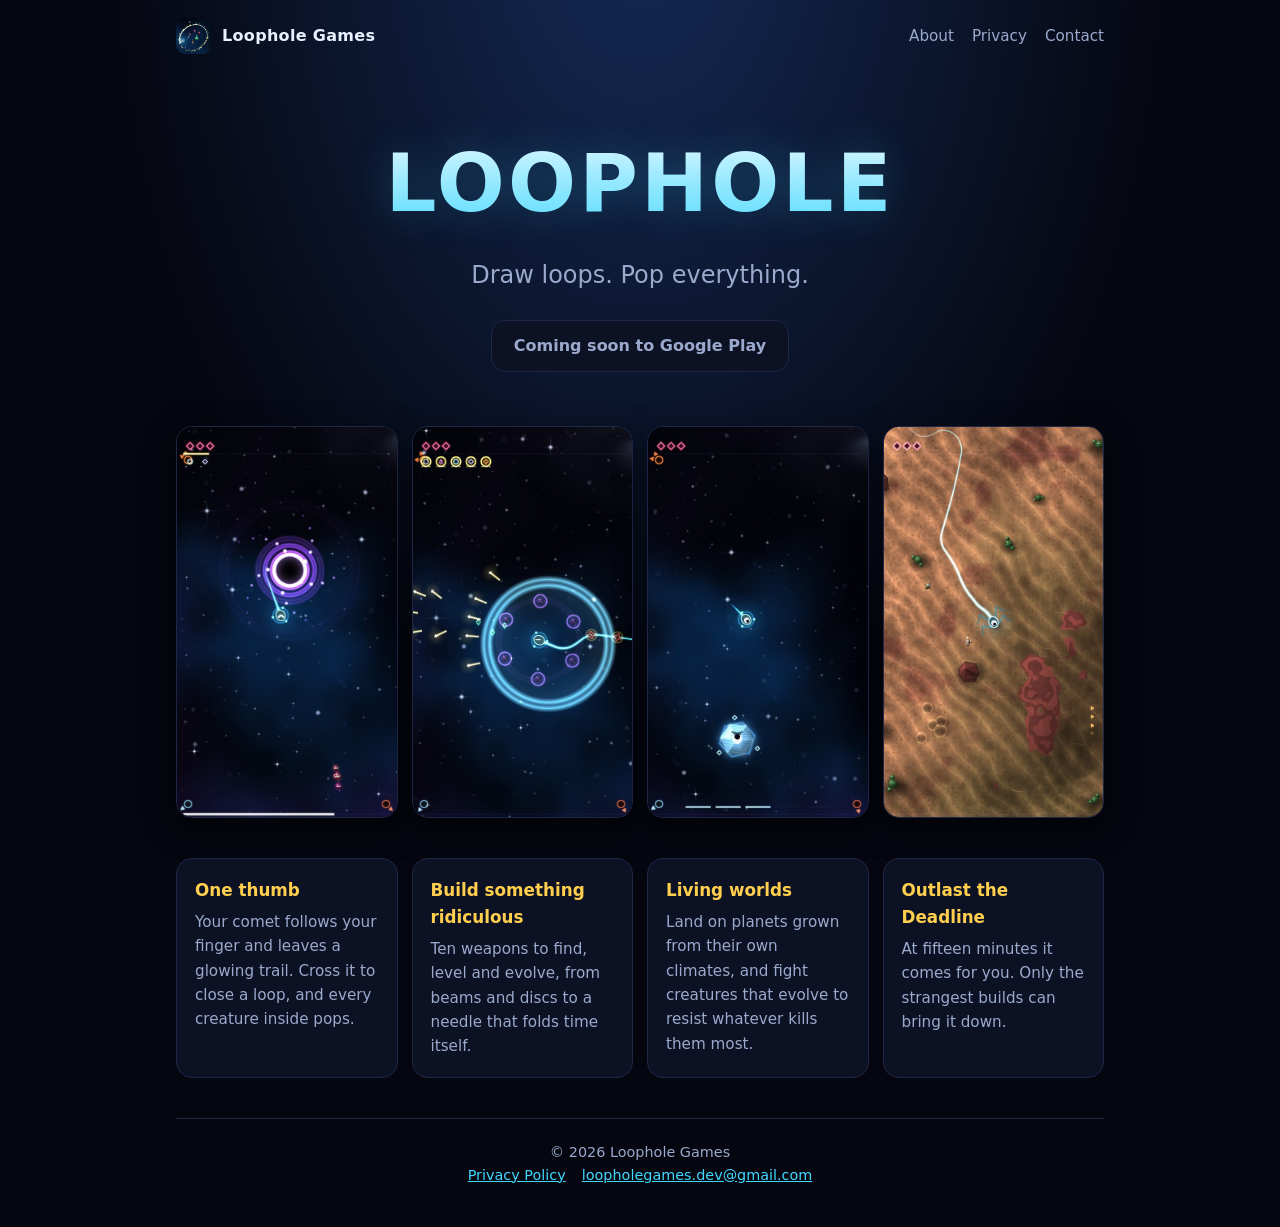
==== index.html @ 1d3faf2a "Loophole website: landing page, privacy policy, app-ads.txt" ====
<!doctype html>
<html lang="en">
<head>
<meta charset="utf-8">
<meta name="viewport" content="width=device-width, initial-scale=1">
<title>Loophole: Draw loops. Pop everything.</title>
<meta name="description" content="Loophole is a one-thumb space roguelite by Loophole Games. Cross your own trail to close a loop, and everything inside pops.">
<link rel="icon" href="img/icon.png">
<link rel="stylesheet" href="style.css">
</head>
<body>
<div class="wrap">
  <header class="top">
    <a class="brand" href="./"><img src="img/icon.png" alt="">Loophole Games</a>
    <nav><a href="#about">About</a><a href="privacy.html">Privacy</a><a href="mailto:loopholegames.dev@gmail.com">Contact</a></nav>
  </header>

  <section class="hero">
    <h1>LOOPHOLE</h1>
    <p class="tag">Draw loops. Pop everything.</p>
    <span class="badge soon">Coming soon to Google Play</span>
  </section>

  <section class="shots" aria-label="Screenshots">
    <img src="img/loop.jpg" alt="A loop closing around a swarm and tearing a hole in space">
    <img src="img/weapons.jpg" alt="Evolved weapons clearing a crowd">
    <img src="img/boss.jpg" alt="A boss fight">
    <img src="img/planet.jpg" alt="Landed on an alien world">
  </section>

  <section id="about" class="features">
    <div class="card"><h3>One thumb</h3><p>Your comet follows your finger and leaves a glowing trail. Cross it to close a loop, and every creature inside pops.</p></div>
    <div class="card"><h3>Build something ridiculous</h3><p>Ten weapons to find, level and evolve, from beams and discs to a needle that folds time itself.</p></div>
    <div class="card"><h3>Living worlds</h3><p>Land on planets grown from their own climates, and fight creatures that evolve to resist whatever kills them most.</p></div>
    <div class="card"><h3>Outlast the Deadline</h3><p>At fifteen minutes it comes for you. Only the strangest builds can bring it down.</p></div>
  </section>

  <footer>
    <div>&copy; 2026 Loophole Games</div>
    <div><a href="privacy.html">Privacy Policy</a><a href="mailto:loopholegames.dev@gmail.com">loopholegames.dev@gmail.com</a></div>
  </footer>
</div>
</body>
</html>
---- style.css ----
:root {
  --bg: #05060f;
  --panel: #0d1124;
  --ink: #e8f1ff;
  --soft: #9aa9cc;
  --cyan: #40d8ff;
  --violet: #9d5cff;
  --gold: #ffcf4d;
  --edge: #1f2747;
}
* { box-sizing: border-box; }
html, body { margin: 0; background: var(--bg); color: var(--ink); font-family: system-ui, -apple-system, "Segoe UI", Roboto, sans-serif; line-height: 1.6; }
body { background: radial-gradient(ellipse at 50% -10%, #142a55 0%, var(--bg) 60%) fixed; }
a { color: var(--cyan); }
.wrap { max-width: 960px; margin: 0 auto; padding: 0 16px; }
header.top { display: flex; align-items: center; justify-content: space-between; padding: 18px 0; }
header.top .brand { display: flex; align-items: center; gap: 10px; color: var(--ink); text-decoration: none; font-weight: 700; letter-spacing: .02em; }
header.top .brand img { width: 36px; height: 36px; border-radius: 9px; }
header.top nav a { color: var(--soft); text-decoration: none; margin-left: 18px; font-size: .95rem; }
header.top nav a:hover { color: var(--ink); }
.hero { text-align: center; padding: 48px 0 24px; }
.hero h1 { font-size: clamp(2.6rem, 9vw, 5rem); margin: 0; letter-spacing: .04em; background: linear-gradient(180deg, #ffffff 0%, var(--cyan) 100%); -webkit-background-clip: text; background-clip: text; color: transparent; text-shadow: 0 0 40px rgba(64, 216, 255, .25); }
.hero .tag { font-size: clamp(1.1rem, 3.5vw, 1.5rem); color: var(--soft); margin: 8px 0 26px; }
.badge { display: inline-block; padding: 12px 22px; border-radius: 14px; background: linear-gradient(180deg, #2a7fd6, #1b5fae); color: #fff; font-weight: 700; text-decoration: none; box-shadow: 0 8px 24px rgba(30, 110, 220, .35); }
.badge.soon { background: var(--panel); border: 1px solid var(--edge); color: var(--soft); box-shadow: none; }
.shots { display: grid; grid-template-columns: repeat(4, 1fr); gap: 14px; padding: 30px 0; }
.shots img { width: 100%; border-radius: 16px; border: 1px solid var(--edge); box-shadow: 0 10px 30px rgba(0, 0, 0, .5); }
@media (max-width: 720px) { .shots { grid-template-columns: repeat(2, 1fr); } header.top nav a { margin-left: 12px; } }
.features { display: grid; grid-template-columns: repeat(auto-fit, minmax(220px, 1fr)); gap: 14px; padding: 10px 0 40px; }
.card { background: var(--panel); border: 1px solid var(--edge); border-radius: 16px; padding: 18px; }
.card h3 { margin: 0 0 6px; color: var(--gold); font-size: 1.05rem; }
.card p { margin: 0; color: var(--soft); font-size: .95rem; }
footer { border-top: 1px solid var(--edge); padding: 22px 0 40px; color: var(--soft); font-size: .9rem; text-align: center; }
footer a { margin: 0 8px; }
.doc { background: var(--panel); border: 1px solid var(--edge); border-radius: 18px; padding: 26px 28px; margin: 20px 0 40px; }
.doc h1 { margin-top: 0; }
.doc h2 { color: var(--cyan); font-size: 1.15rem; margin-top: 28px; }
.doc p, .doc li { color: #cdd7ee; }
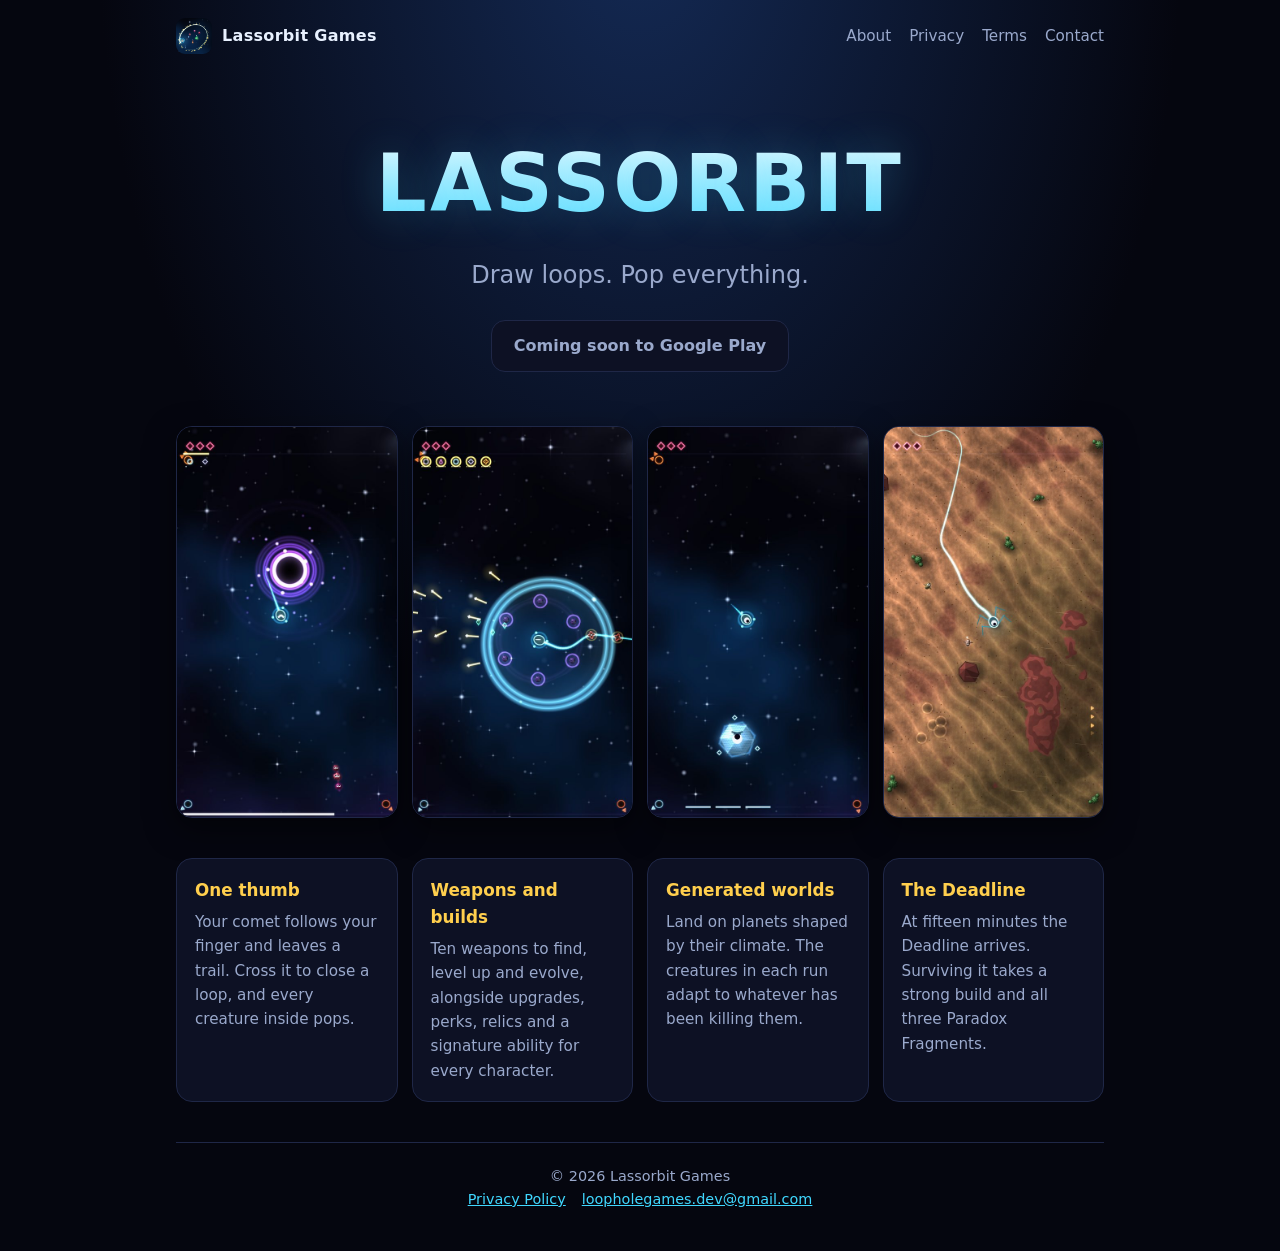
==== commit d8836b9d: "Lassorbit: renamed site, privacy policy and terms for online play, chat, Glimmer and the Orbit Pass" ====
--- a/index.html
+++ b/index.html
@@ -3,20 +3,20 @@
 <head>
 <meta charset="utf-8">
 <meta name="viewport" content="width=device-width, initial-scale=1">
-<title>Loophole: Draw loops. Pop everything.</title>
-<meta name="description" content="Loophole is a one-thumb space roguelite by Loophole Games. Cross your own trail to close a loop, and everything inside pops.">
+<title>Lassorbit: Draw loops. Pop everything.</title>
+<meta name="description" content="Lassorbit is a one-thumb space roguelite by Lassorbit Games. Cross your own trail to close a loop, and everything inside pops.">
 <link rel="icon" href="img/icon.png">
 <link rel="stylesheet" href="style.css">
 </head>
 <body>
 <div class="wrap">
   <header class="top">
-    <a class="brand" href="./"><img src="img/icon.png" alt="">Loophole Games</a>
-    <nav><a href="#about">About</a><a href="privacy.html">Privacy</a><a href="mailto:loopholegames.dev@gmail.com">Contact</a></nav>
+    <a class="brand" href="./"><img src="img/icon.png" alt="">Lassorbit Games</a>
+    <nav><a href="#about">About</a><a href="privacy.html">Privacy</a><a href="terms.html">Terms</a><a href="mailto:loopholegames.dev@gmail.com">Contact</a></nav>
   </header>
 
   <section class="hero">
-    <h1>LOOPHOLE</h1>
+    <h1>LASSORBIT</h1>
     <p class="tag">Draw loops. Pop everything.</p>
     <span class="badge soon">Coming soon to Google Play</span>
   </section>
@@ -29,14 +29,14 @@
   </section>
 
   <section id="about" class="features">
-    <div class="card"><h3>One thumb</h3><p>Your comet follows your finger and leaves a glowing trail. Cross it to close a loop, and every creature inside pops.</p></div>
-    <div class="card"><h3>Build something ridiculous</h3><p>Ten weapons to find, level and evolve, from beams and discs to a needle that folds time itself.</p></div>
-    <div class="card"><h3>Living worlds</h3><p>Land on planets grown from their own climates, and fight creatures that evolve to resist whatever kills them most.</p></div>
-    <div class="card"><h3>Outlast the Deadline</h3><p>At fifteen minutes it comes for you. Only the strangest builds can bring it down.</p></div>
+    <div class="card"><h3>One thumb</h3><p>Your comet follows your finger and leaves a trail. Cross it to close a loop, and every creature inside pops.</p></div>
+    <div class="card"><h3>Weapons and builds</h3><p>Ten weapons to find, level up and evolve, alongside upgrades, perks, relics and a signature ability for every character.</p></div>
+    <div class="card"><h3>Generated worlds</h3><p>Land on planets shaped by their climate. The creatures in each run adapt to whatever has been killing them.</p></div>
+    <div class="card"><h3>The Deadline</h3><p>At fifteen minutes the Deadline arrives. Surviving it takes a strong build and all three Paradox Fragments.</p></div>
   </section>
 
   <footer>
-    <div>&copy; 2026 Loophole Games</div>
+    <div>&copy; 2026 Lassorbit Games</div>
     <div><a href="privacy.html">Privacy Policy</a><a href="mailto:loopholegames.dev@gmail.com">loopholegames.dev@gmail.com</a></div>
   </footer>
 </div>
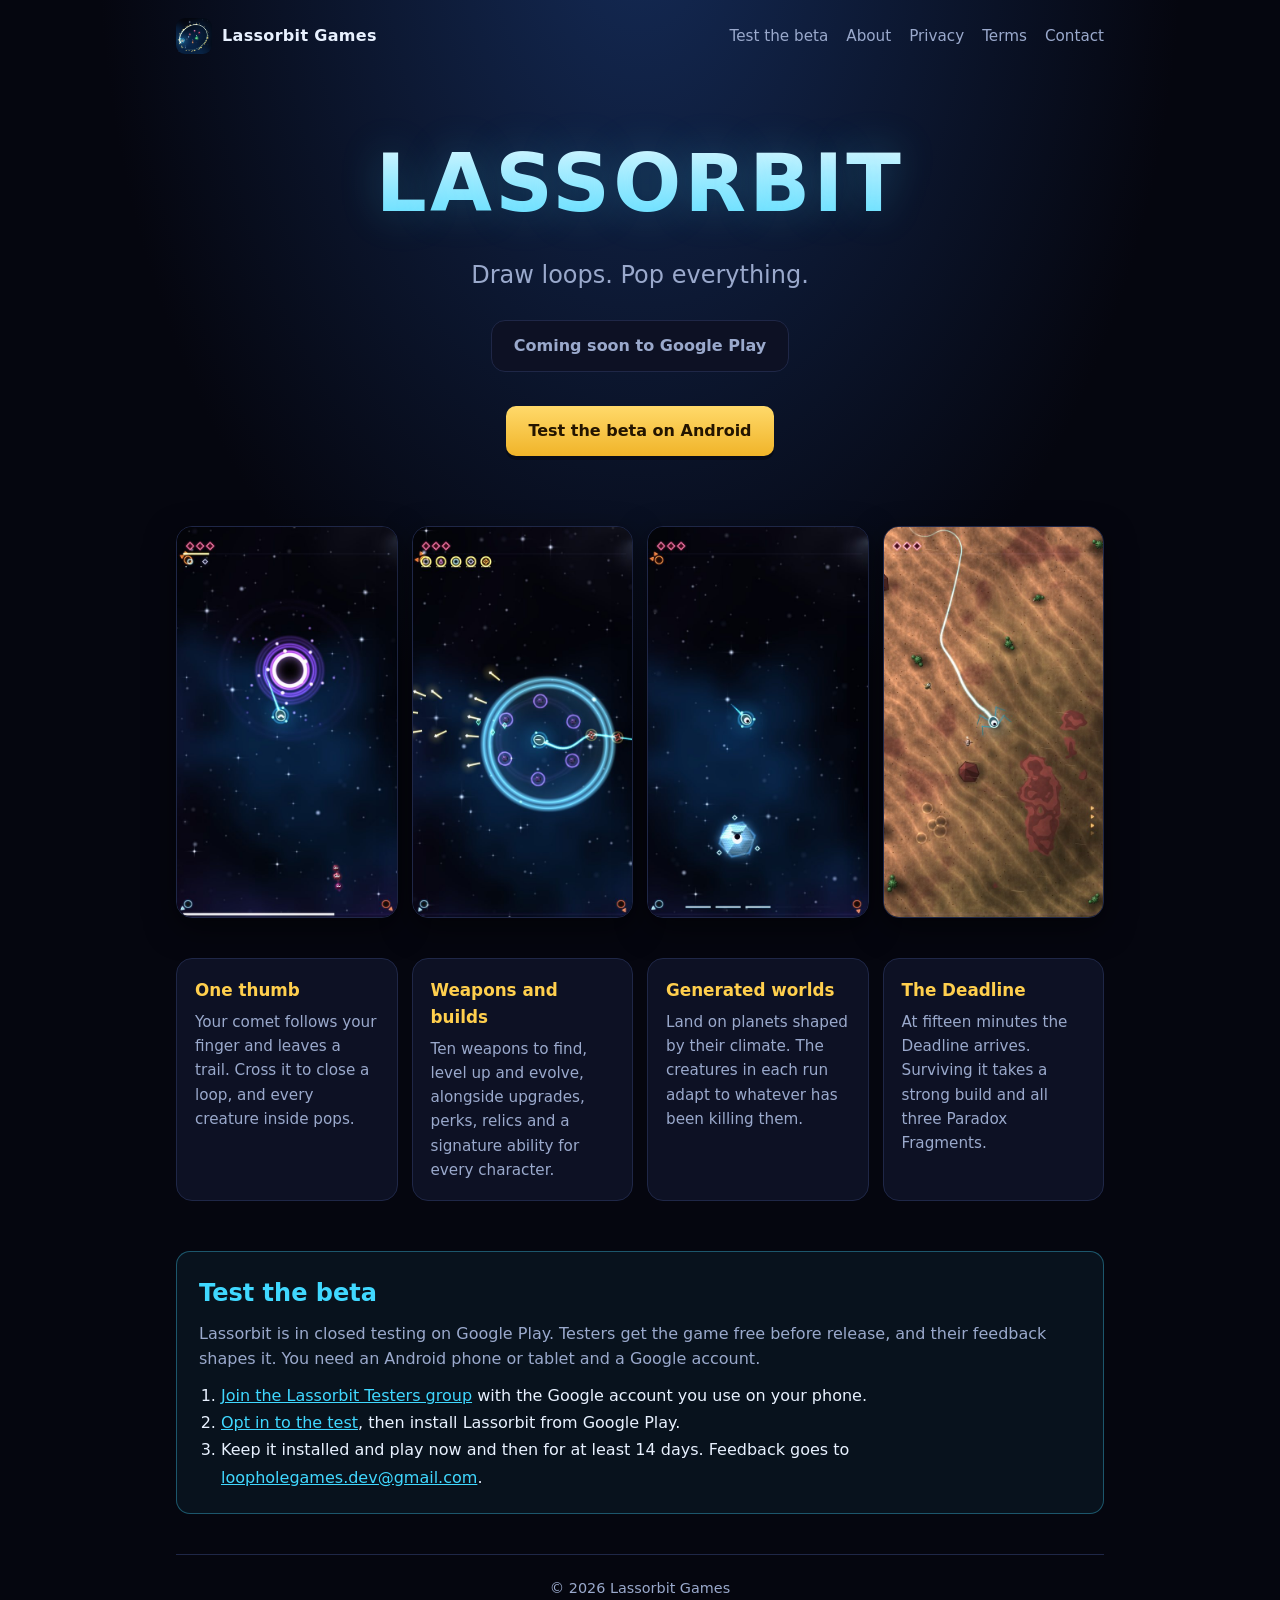
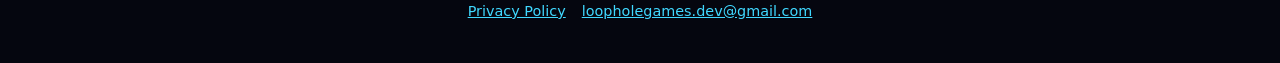
==== commit 01617fc2: "Add a Test the beta section with the tester group and opt-in links" ====
--- a/index.html
+++ b/index.html
@@ -12,13 +12,14 @@
 <div class="wrap">
   <header class="top">
     <a class="brand" href="./"><img src="img/icon.png" alt="">Lassorbit Games</a>
-    <nav><a href="#about">About</a><a href="privacy.html">Privacy</a><a href="terms.html">Terms</a><a href="mailto:loopholegames.dev@gmail.com">Contact</a></nav>
+    <nav><a href="#beta">Test the beta</a><a href="#about">About</a><a href="privacy.html">Privacy</a><a href="terms.html">Terms</a><a href="mailto:loopholegames.dev@gmail.com">Contact</a></nav>
   </header>
 
   <section class="hero">
     <h1>LASSORBIT</h1>
     <p class="tag">Draw loops. Pop everything.</p>
     <span class="badge soon">Coming soon to Google Play</span>
+    <p><a class="cta" href="#beta">Test the beta on Android</a></p>
   </section>
 
   <section class="shots" aria-label="Screenshots">
@@ -35,6 +36,16 @@
     <div class="card"><h3>The Deadline</h3><p>At fifteen minutes the Deadline arrives. Surviving it takes a strong build and all three Paradox Fragments.</p></div>
   </section>
 
+  <section id="beta" class="beta">
+    <h2>Test the beta</h2>
+    <p>Lassorbit is in closed testing on Google Play. Testers get the game free before release, and their feedback shapes it. You need an Android phone or tablet and a Google account.</p>
+    <ol>
+      <li><a href="https://groups.google.com/g/lassorbit-testers">Join the Lassorbit Testers group</a> with the Google account you use on your phone.</li>
+      <li><a href="https://play.google.com/apps/testing/com.lassorbitgames.lassorbit">Opt in to the test</a>, then install Lassorbit from Google Play.</li>
+      <li>Keep it installed and play now and then for at least 14 days. Feedback goes to <a href="mailto:loopholegames.dev@gmail.com">loopholegames.dev@gmail.com</a>.</li>
+    </ol>
+  </section>
+
   <footer>
     <div>&copy; 2026 Lassorbit Games</div>
     <div><a href="privacy.html">Privacy Policy</a><a href="mailto:loopholegames.dev@gmail.com">loopholegames.dev@gmail.com</a></div>
--- a/style.css
+++ b/style.css
@@ -36,3 +36,11 @@
 .doc h1 { margin-top: 0; }
 .doc h2 { color: var(--cyan); font-size: 1.15rem; margin-top: 28px; }
 .doc p, .doc li { color: #cdd7ee; }
+
+.cta { display: inline-block; margin-top: 18px; padding: 12px 22px; border-radius: 10px; background: linear-gradient(180deg, #ffd96a, #f0b429); color: #241500; font-weight: 700; text-decoration: none; box-shadow: 0 4px 0 rgba(0,0,0,.35); }
+.cta:hover { filter: brightness(1.08); }
+.beta { margin: 10px 0 40px; padding: 22px 22px 14px; border-radius: 14px; background: rgba(64, 216, 255, .06); border: 1px solid rgba(64, 216, 255, .35); }
+.beta h2 { margin: 0 0 8px; color: var(--cyan); }
+.beta p { color: var(--soft); margin: 0 0 10px; }
+.beta ol { margin: 0 0 8px; padding-left: 22px; line-height: 1.7; }
+.beta a { color: var(--cyan); }
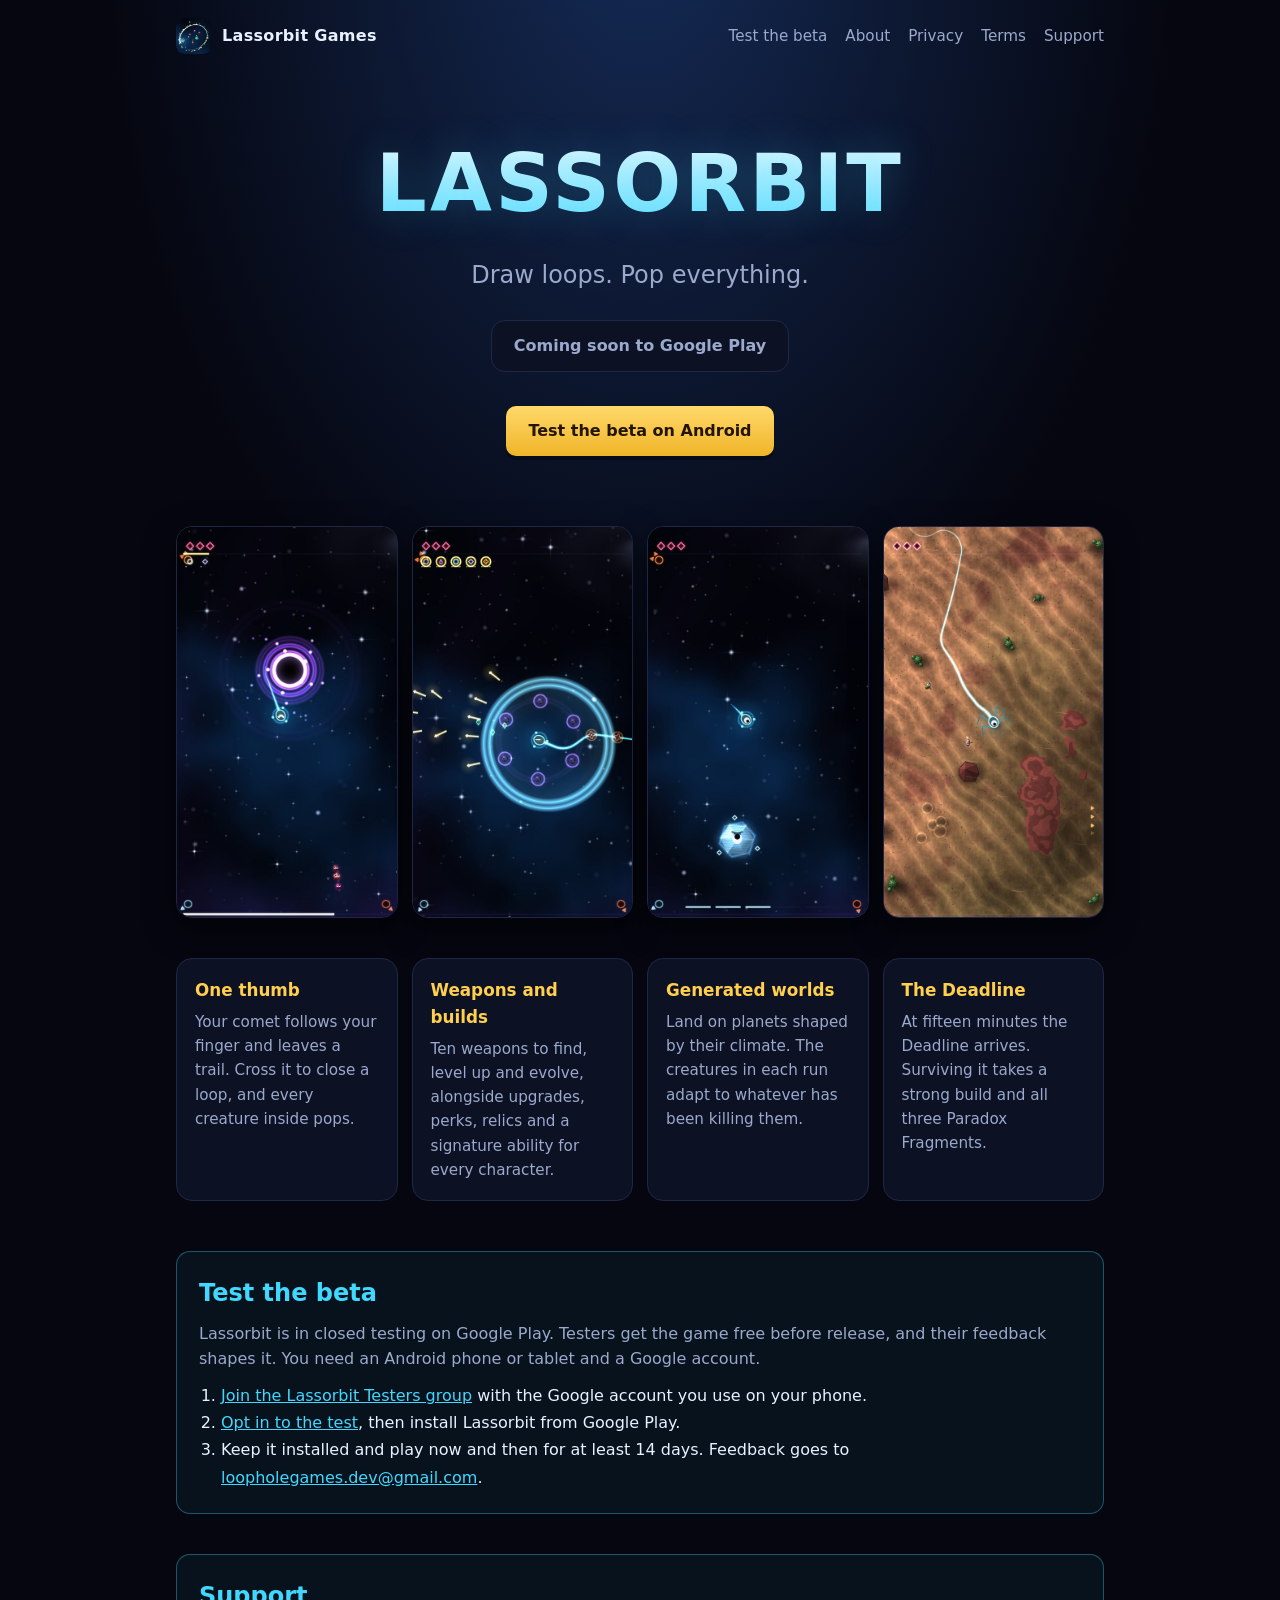
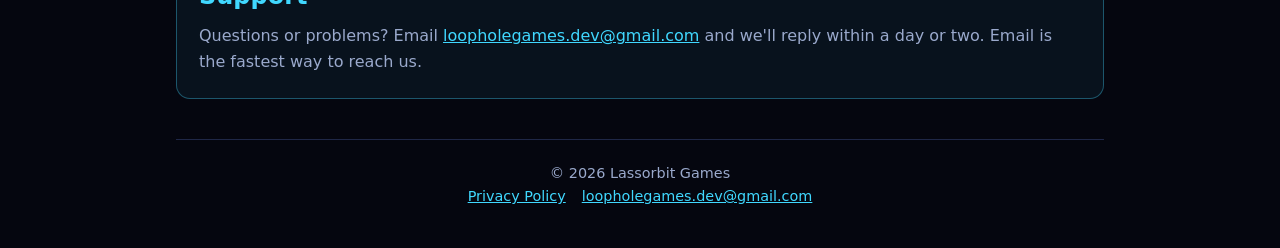
==== commit 2aec4d4e: "Support section: email for questions and problems Co-Authored-By: Claude Opus 5.5 <noreply@anthropic" ====
--- a/index.html
+++ b/index.html
@@ -12,7 +12,7 @@
 <div class="wrap">
   <header class="top">
     <a class="brand" href="./"><img src="img/icon.png" alt="">Lassorbit Games</a>
-    <nav><a href="#beta">Test the beta</a><a href="#about">About</a><a href="privacy.html">Privacy</a><a href="terms.html">Terms</a><a href="mailto:loopholegames.dev@gmail.com">Contact</a></nav>
+    <nav><a href="#beta">Test the beta</a><a href="#about">About</a><a href="privacy.html">Privacy</a><a href="terms.html">Terms</a><a href="#support">Support</a></nav>
   </header>
 
   <section class="hero">
@@ -46,6 +46,11 @@
     </ol>
   </section>
 
+  <section id="support" class="beta">
+    <h2>Support</h2>
+    <p>Questions or problems? Email <a href="mailto:loopholegames.dev@gmail.com">loopholegames.dev@gmail.com</a> and we'll reply within a day or two. Email is the fastest way to reach us.</p>
+  </section>
+
   <footer>
     <div>&copy; 2026 Lassorbit Games</div>
     <div><a href="privacy.html">Privacy Policy</a><a href="mailto:loopholegames.dev@gmail.com">loopholegames.dev@gmail.com</a></div>
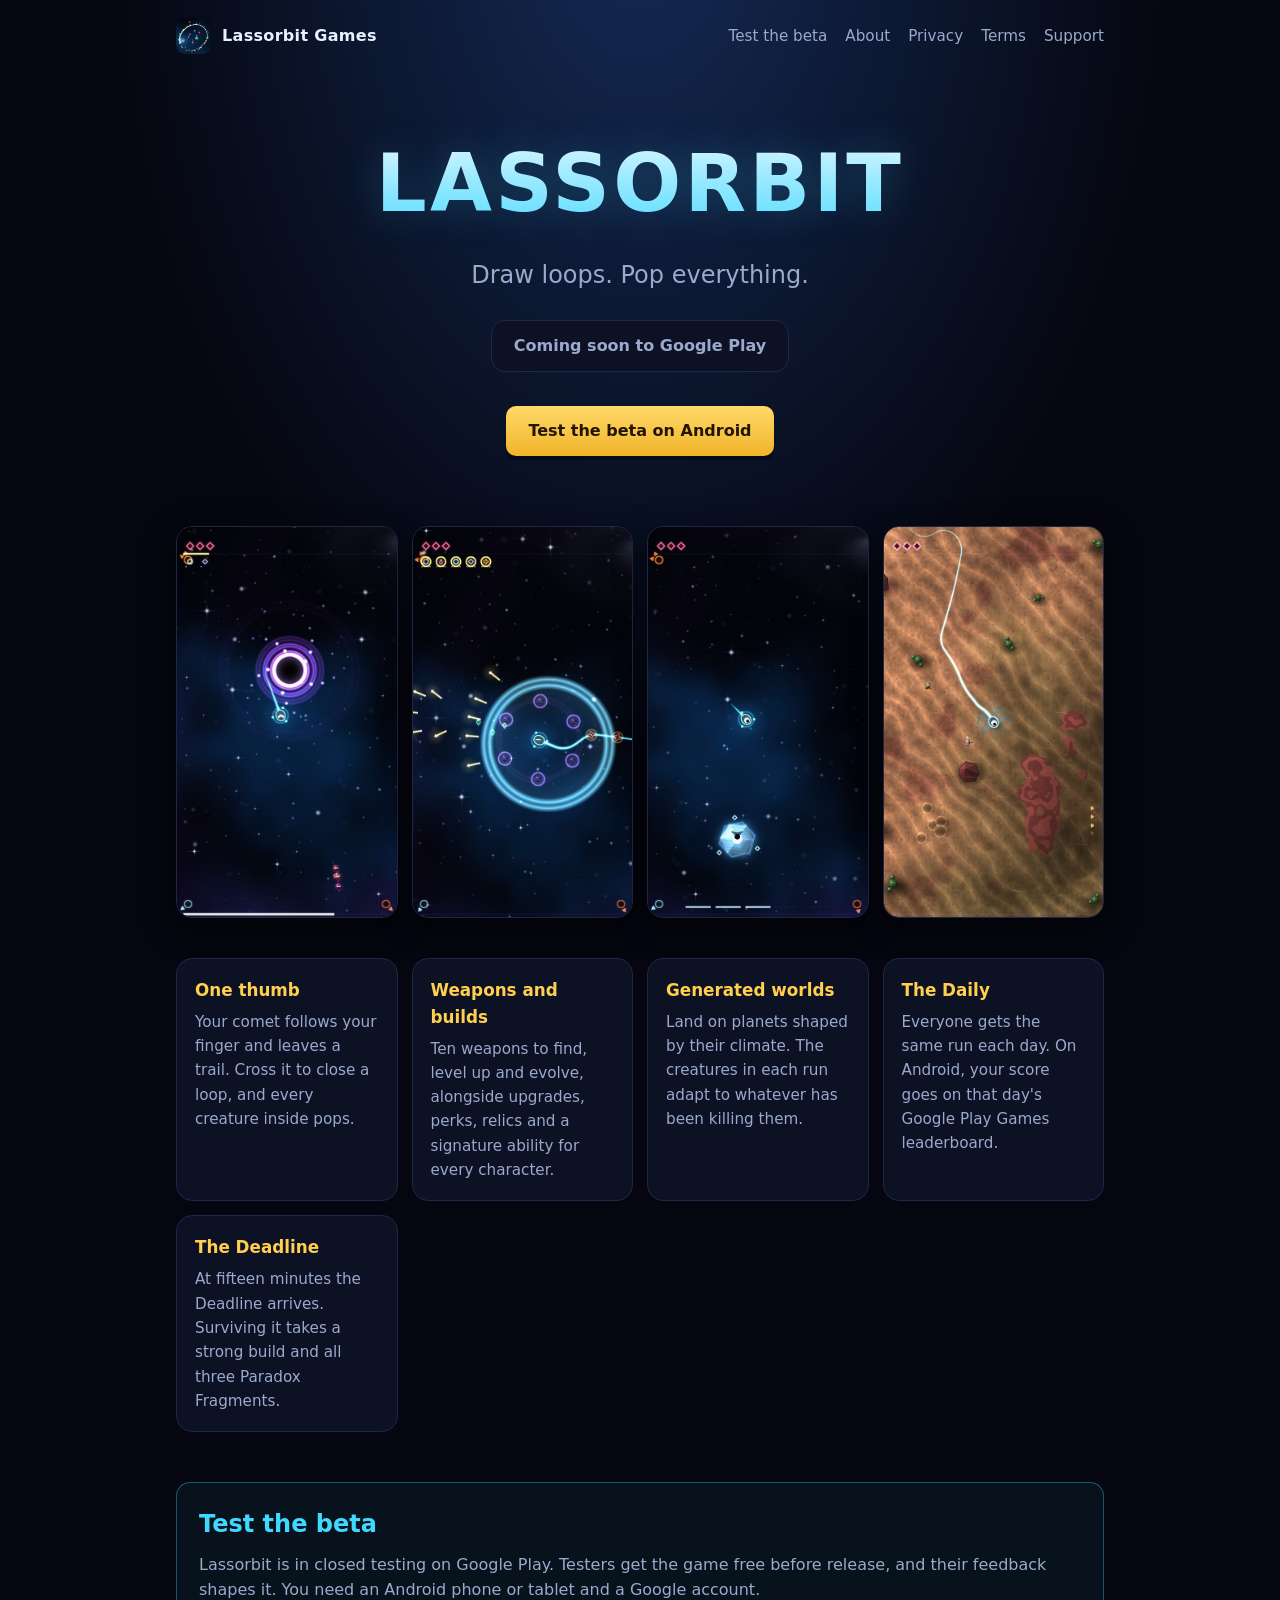
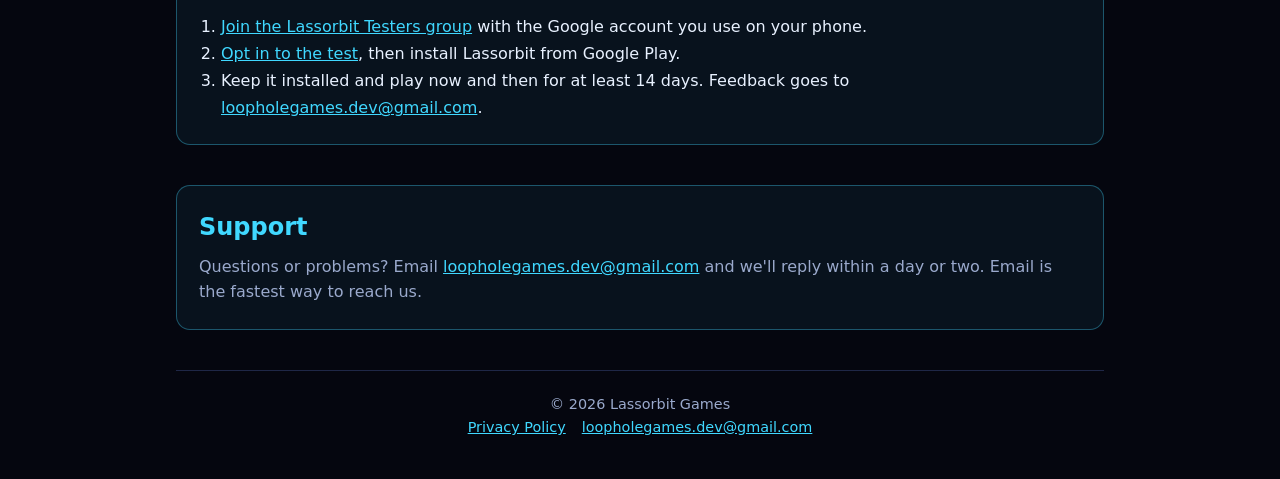
==== commit d384e551: "Features: the Daily and its leaderboard Co-Authored-By: Claude Opus 5.5 <noreply@anthropic.com>" ====
--- a/index.html
+++ b/index.html
@@ -33,6 +33,7 @@
     <div class="card"><h3>One thumb</h3><p>Your comet follows your finger and leaves a trail. Cross it to close a loop, and every creature inside pops.</p></div>
     <div class="card"><h3>Weapons and builds</h3><p>Ten weapons to find, level up and evolve, alongside upgrades, perks, relics and a signature ability for every character.</p></div>
     <div class="card"><h3>Generated worlds</h3><p>Land on planets shaped by their climate. The creatures in each run adapt to whatever has been killing them.</p></div>
+    <div class="card"><h3>The Daily</h3><p>Everyone gets the same run each day. On Android, your score goes on that day's Google Play Games leaderboard.</p></div>
     <div class="card"><h3>The Deadline</h3><p>At fifteen minutes the Deadline arrives. Surviving it takes a strong build and all three Paradox Fragments.</p></div>
   </section>
 
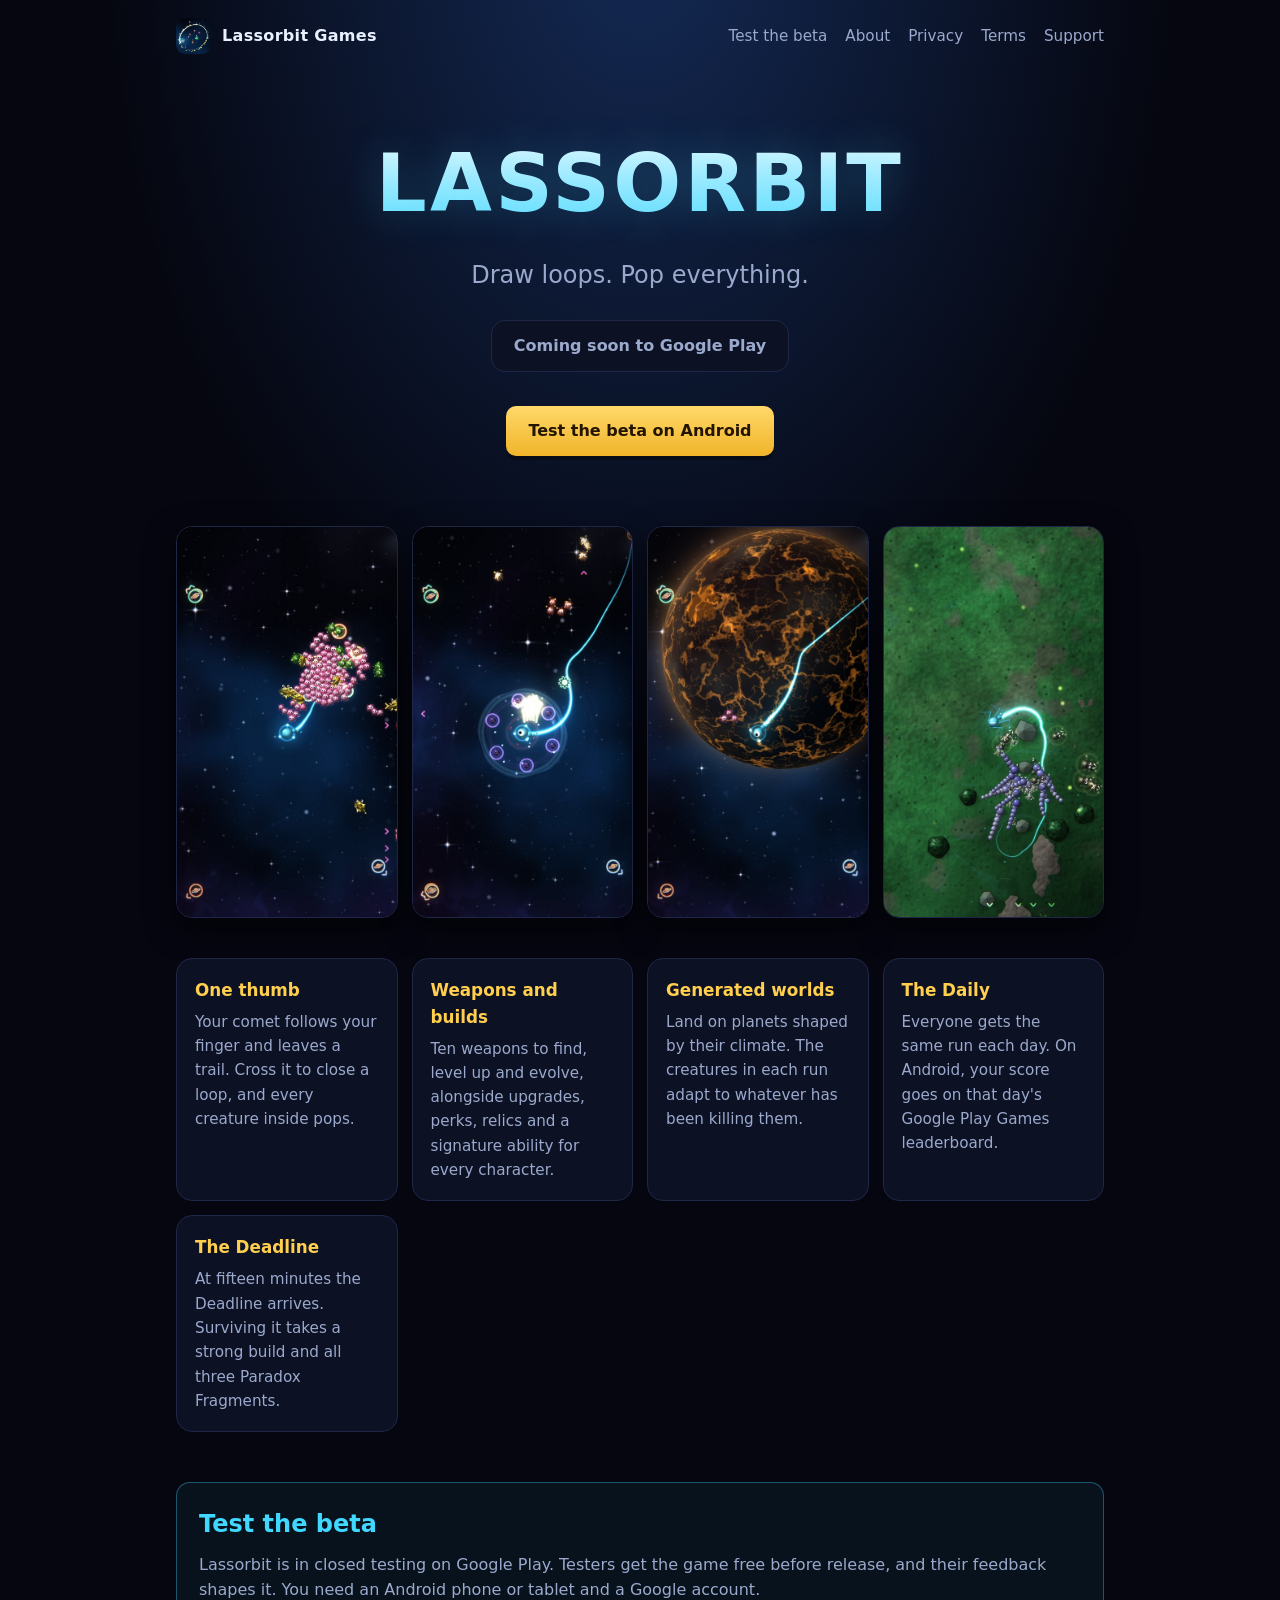
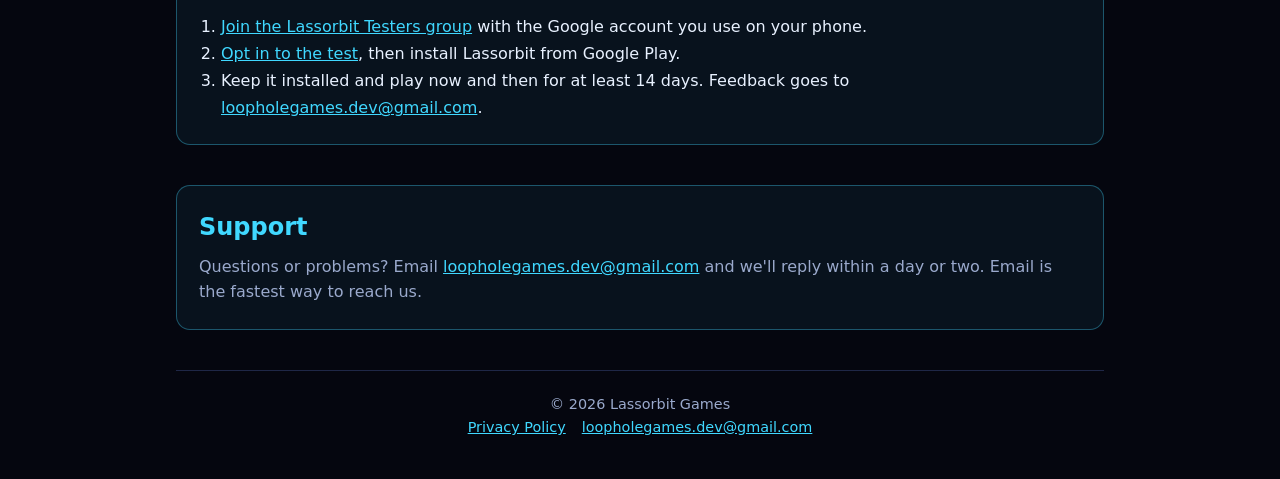
==== commit 61959ce7: "Screenshots: new gameplay frames (store-quality renders) Co-Authored-By: Claude Opus 5.5 <noreply@an" ====
--- a/index.html
+++ b/index.html
@@ -23,9 +23,9 @@
   </section>
 
   <section class="shots" aria-label="Screenshots">
-    <img src="img/loop.jpg" alt="A loop closing around a swarm and tearing a hole in space">
+    <img src="img/loop.jpg" alt="A loop closing around a swarm">
     <img src="img/weapons.jpg" alt="Evolved weapons clearing a crowd">
-    <img src="img/boss.jpg" alt="A boss fight">
+    <img src="img/boss.jpg" alt="Flying past a molten planet">
     <img src="img/planet.jpg" alt="Landed on an alien world">
   </section>
 
